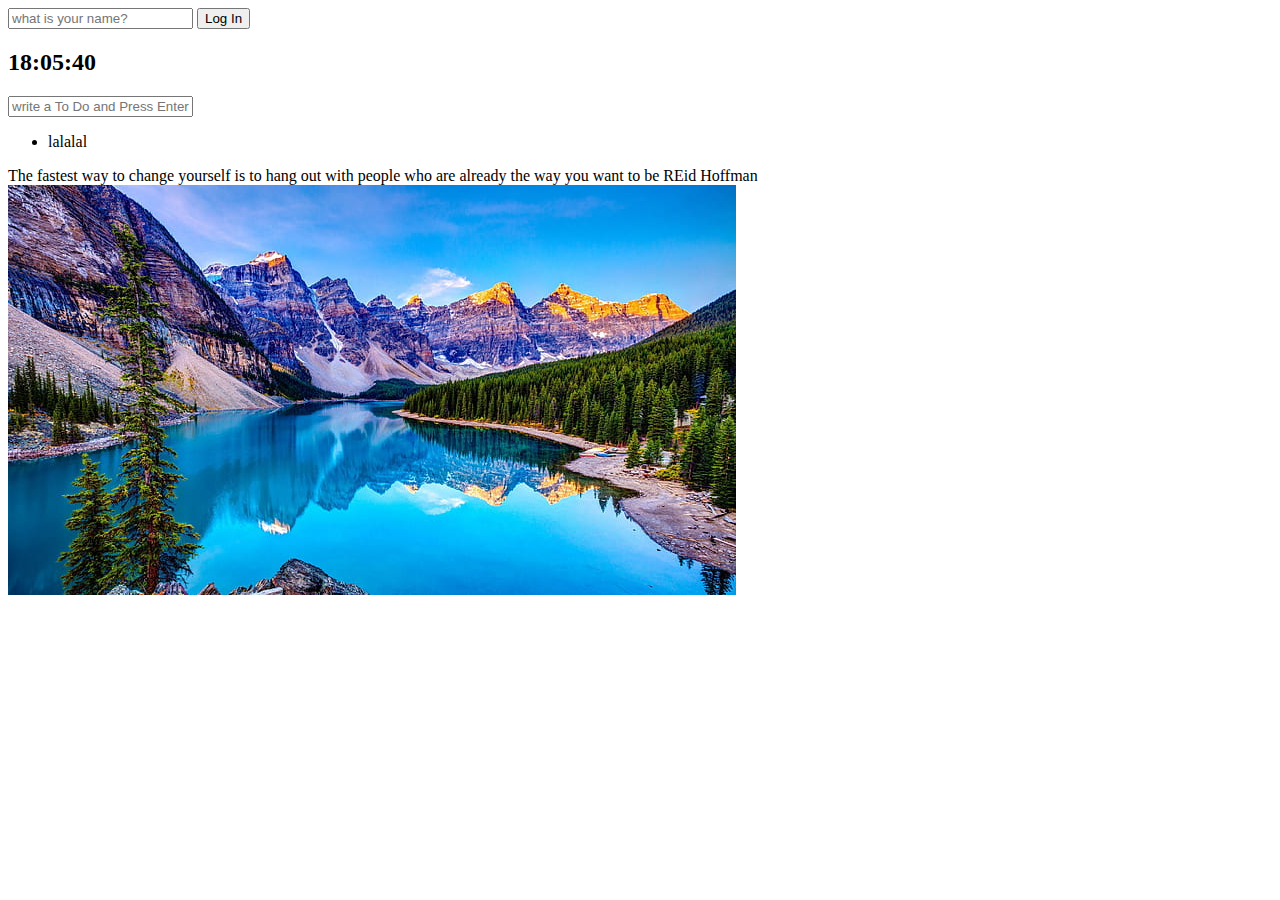
==== index.html @ 4adf0e35 "2/11 todoSetup" ====
<!DOCTYPE html>
<html lang="en">
<head>
    <meta charset="UTF-8">
    <meta http-equiv="X-UA-Compatible" content="IE=edge">
    <meta name="viewport" content="width=device-width, initial-scale=1.0">
    <title>Document</title>
    <link rel="stylesheet" href="./css/style.css">
</head>

<body>
    
    <form id="login-form" class="hidden">

        <input required maxlength="15" type="text" placeholder="what is your name?">
        <input type="submit" value="Log In">
    </form> 
    <h1 id="greeting" class="hidden">fd</h1>
    <h2 id="clock"></h2>
    <form id="todo-form">
        <input type="text" placeholder="write a To Do and Press Enter" required>
    </form>
    <ul id="todo-list">
        <li>lalalal</li>
    </ul>
    <div id="quote">
        <span></span>
        <span></span>
    </div>
    
    

    <script src="./js/greeting.js"></script>
    <script src="./js/clock.js"></script>
    <script src="./js/quotes.js"></script>
    <script src="./js/background.js"></script>
    <script src="./js/todo.js"></script>
</body>
</html>
---- css/style.css ----
.hidden {
    display: none;
}
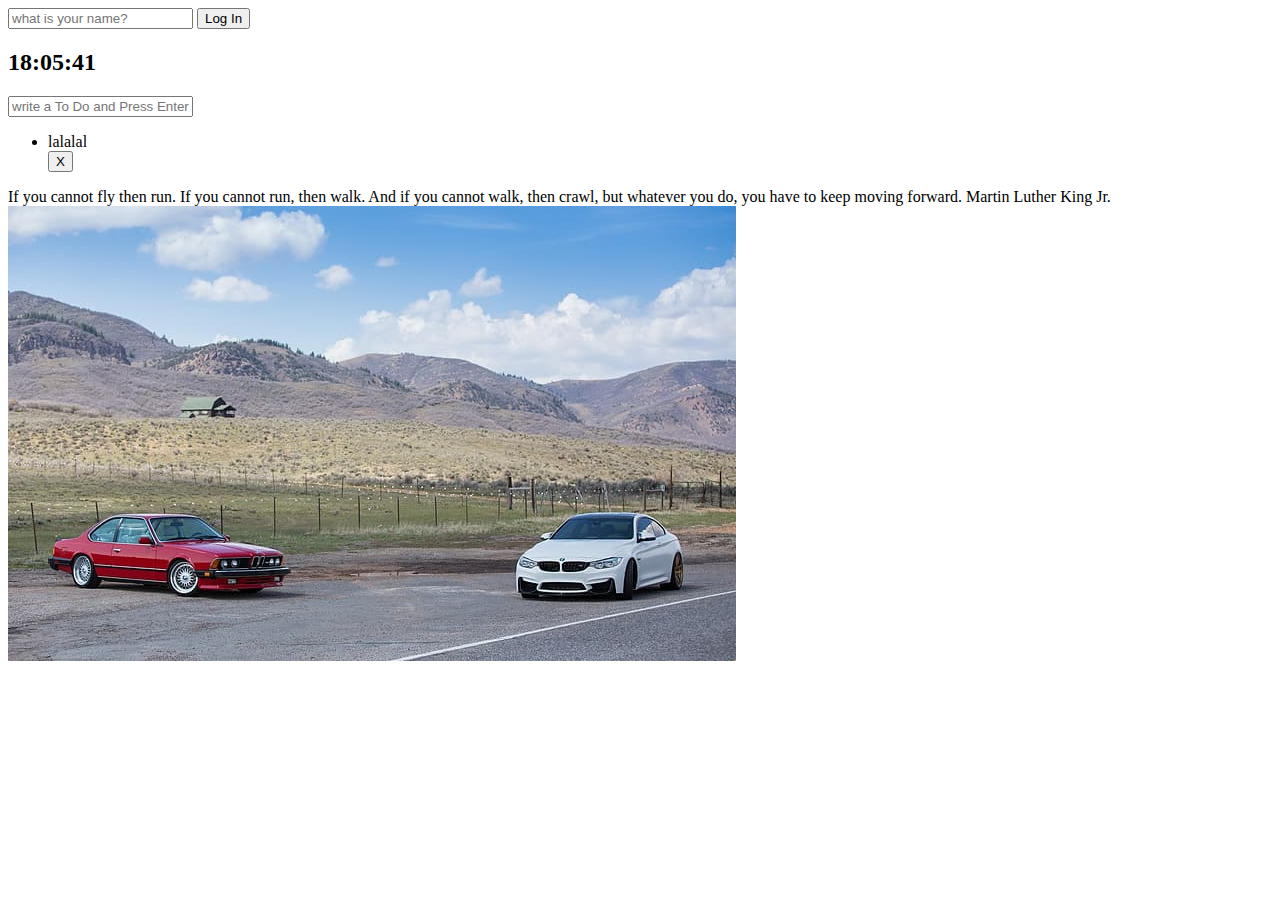
==== commit df1d9739: "2/11 removeTodo" ====
--- a/index.html
+++ b/index.html
@@ -22,6 +22,7 @@
     </form>
     <ul id="todo-list">
         <li>lalalal</li>
+        <button>X</button>
     </ul>
     <div id="quote">
         <span></span>
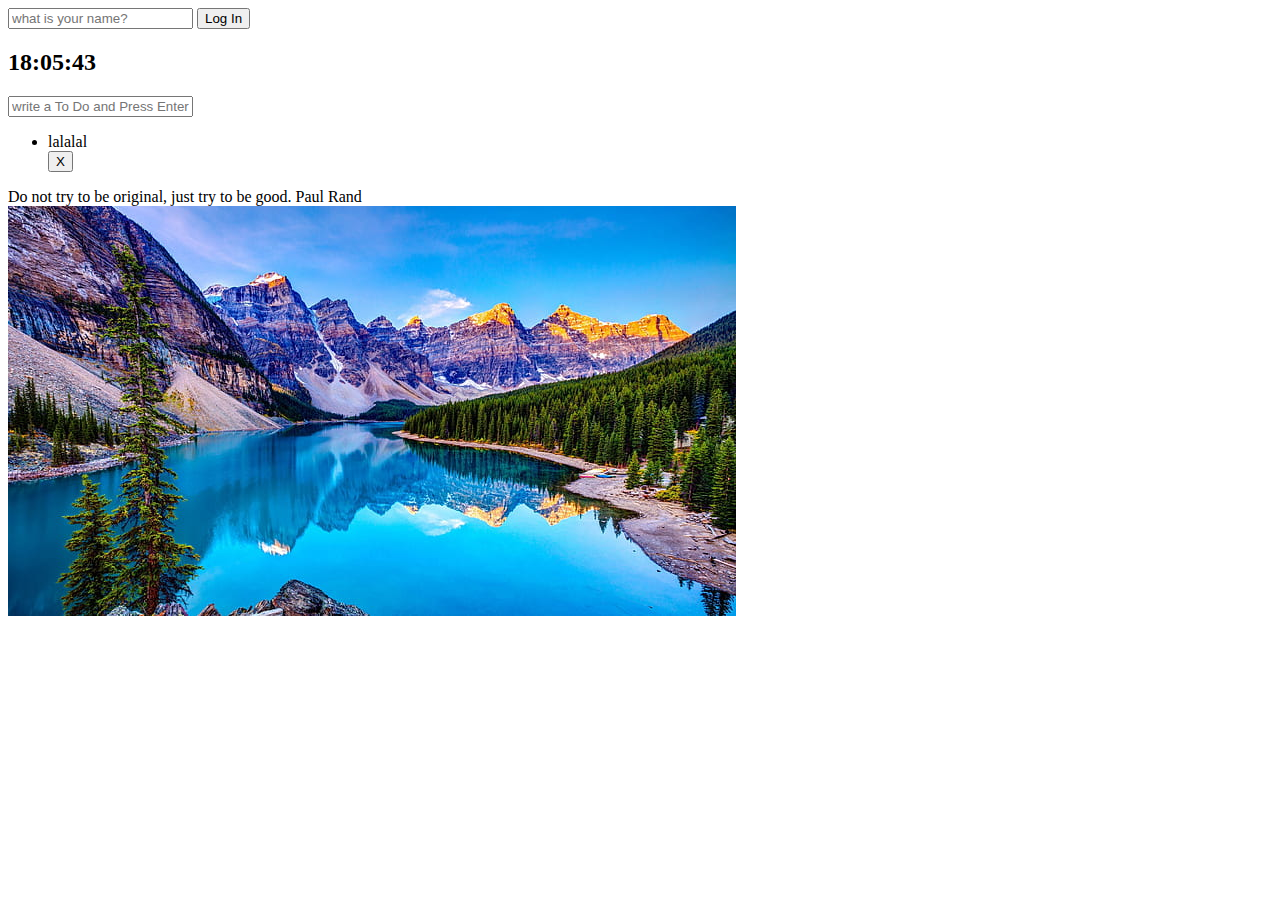
==== commit 6322c50b: "2/12 Geolocation" ====
--- a/index.html
+++ b/index.html
@@ -36,5 +36,6 @@
     <script src="./js/quotes.js"></script>
     <script src="./js/background.js"></script>
     <script src="./js/todo.js"></script>
+    <script src="./js/weather.js"></script>
 </body>
 </html>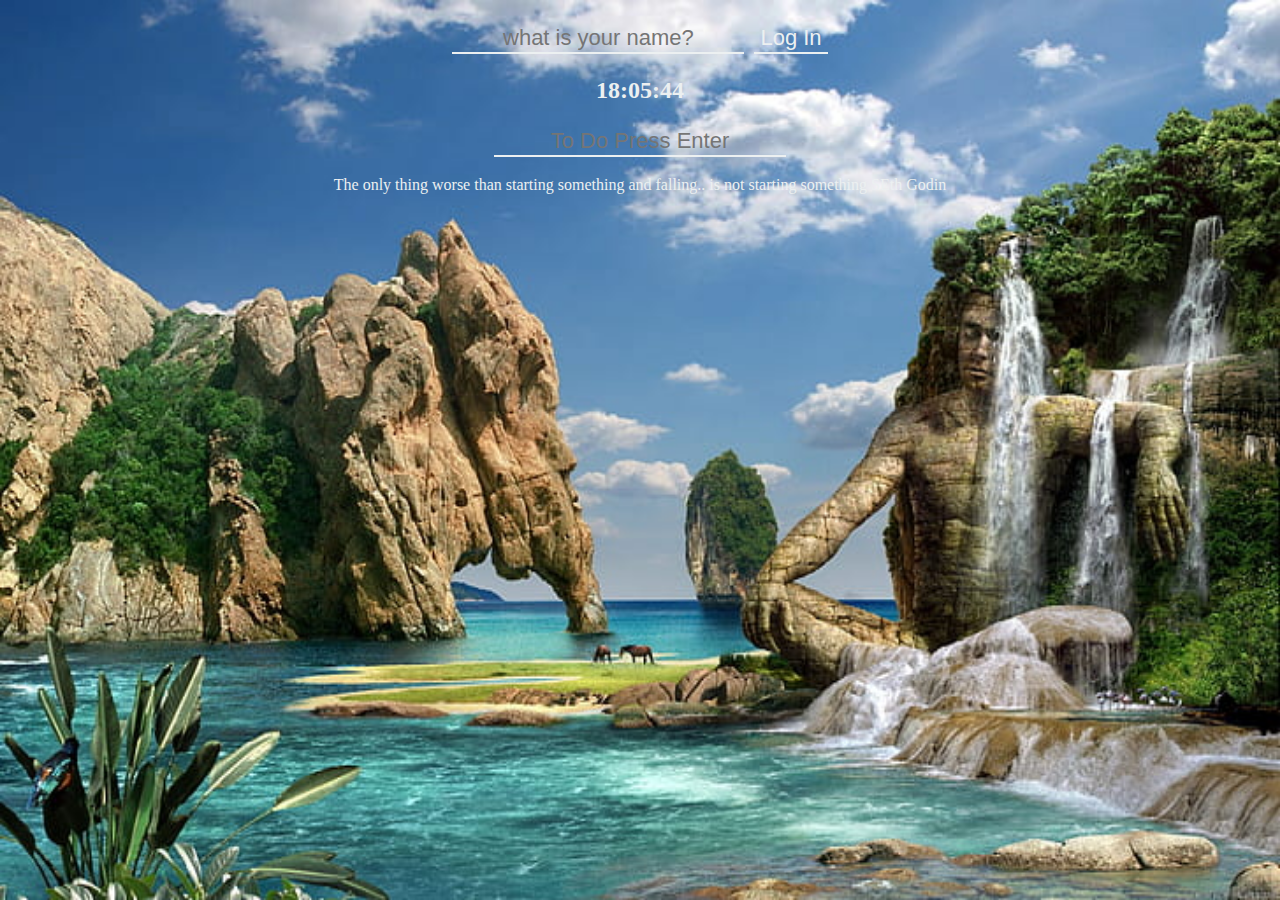
==== commit b5514ffc: "2/15 MiniProject" ====
--- a/index.html
+++ b/index.html
@@ -18,11 +18,10 @@
     <h1 id="greeting" class="hidden">fd</h1>
     <h2 id="clock"></h2>
     <form id="todo-form">
-        <input type="text" placeholder="write a To Do and Press Enter" required>
+        <input type="text" placeholder="To Do Press Enter" required>
     </form>
     <ul id="todo-list">
-        <li>lalalal</li>
-        <button>X</button>
+        
     </ul>
     <div id="quote">
         <span></span>
--- a/css/style.css
+++ b/css/style.css
@@ -1,3 +1,97 @@
 .hidden {
     display: none;
+}
+body{
+    background-color: #2d3436;
+    text-align: center;
+    color: #ecf0f1;
+    padding: 1%;
+}
+
+h1{
+    font-size: 112px;
+    margin-top:13%;
+    margin-bottom: 0px;
+}
+
+h5{
+    font-weight: 100;
+    font-size: 22px;
+    margin-bottom: 10px;
+}
+
+input {
+    border: none;
+    background: transparent;
+    font-size: 22px;
+    margin: 3px;
+    text-align:center;
+    color: #ecf0f1;
+    border-bottom: 2px solid #ecf0f1;
+}
+
+ul {
+    margin-left: 40%;
+}
+
+li{
+    list-style: none;
+    font-size: 20px;
+    text-align:left;
+    color: #ecf0f1;
+}
+li:before{
+    content:'🤍';
+    display: inline;
+    vertical-align: left;
+    padding: 5px;
+}
+
+button{
+    border: none;
+    background: transparent;
+    font-size: 22px;
+}
+
+.form,
+.greetings {
+    display: none;
+}
+
+.showing{
+    display: block;
+    transition: color .5s ease-in-out;
+    font-size: 34px;
+    margin-top: 0px;
+}
+
+.bgImg{
+    position: absolute;
+    top:0;
+    left: 0;
+    width:100%;
+    height: 100%;
+    z-index: -1;
+    animation: fadeIn 0.5s linear;
+}
+
+.js-temp{
+    font-weight: 500;
+    font-size: 22px;
+    padding-left: 95%;
+}
+
+.js-place{
+    font-weight: 300;
+    font-size: 12px;
+    padding-left: 95%;
+}
+
+@keyframes fadeIn{
+    from {
+        opacity: 0;
+    }
+    to{
+        opacity : 1;
+    }
 }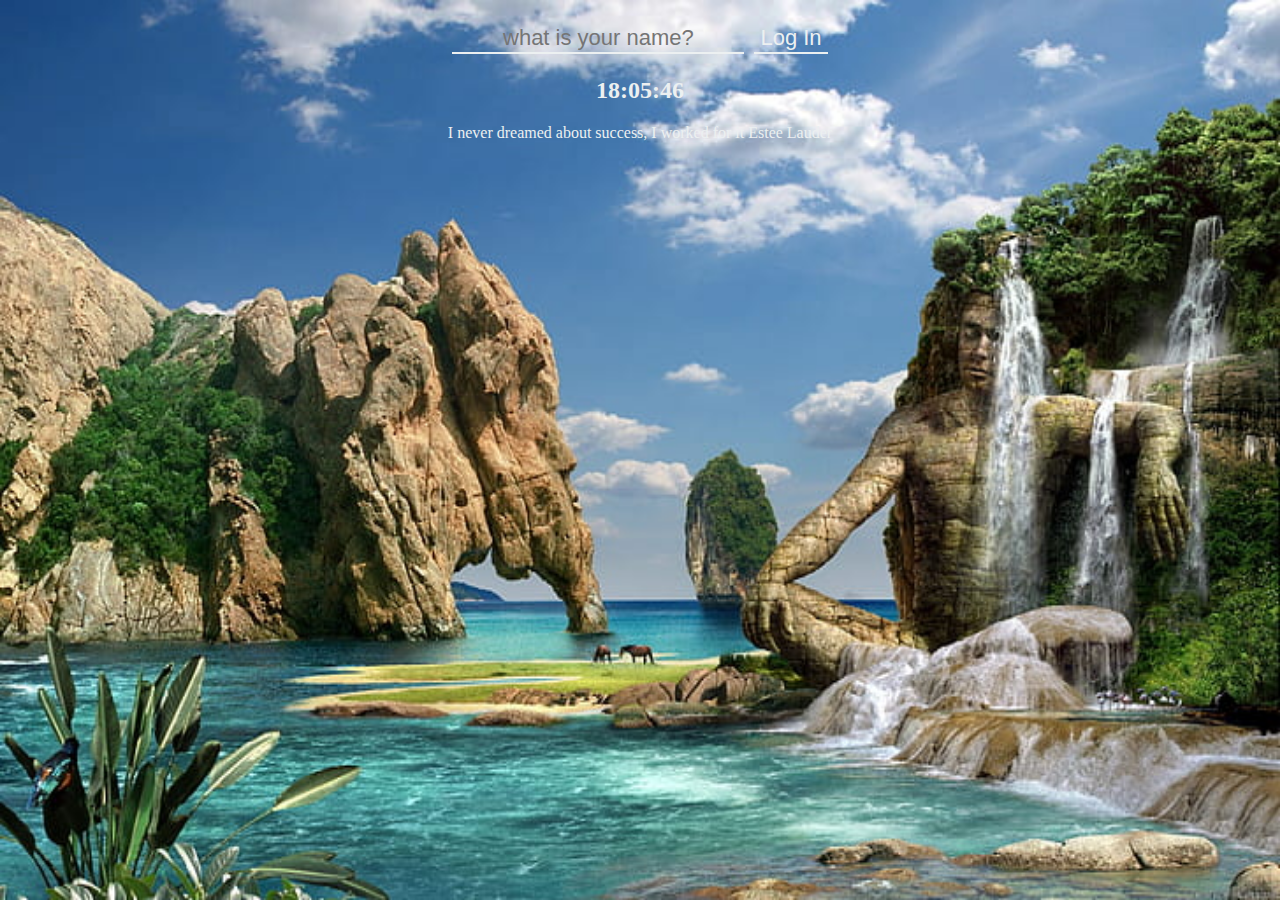
==== commit 0ea3d36f: "2/17 Reset" ====
--- a/index.html
+++ b/index.html
@@ -17,7 +17,7 @@
     </form> 
     <h1 id="greeting" class="hidden">fd</h1>
     <h2 id="clock"></h2>
-    <form id="todo-form">
+    <form id="todo-form" class="hidden">
         <input type="text" placeholder="To Do Press Enter" required>
     </form>
     <ul id="todo-list">
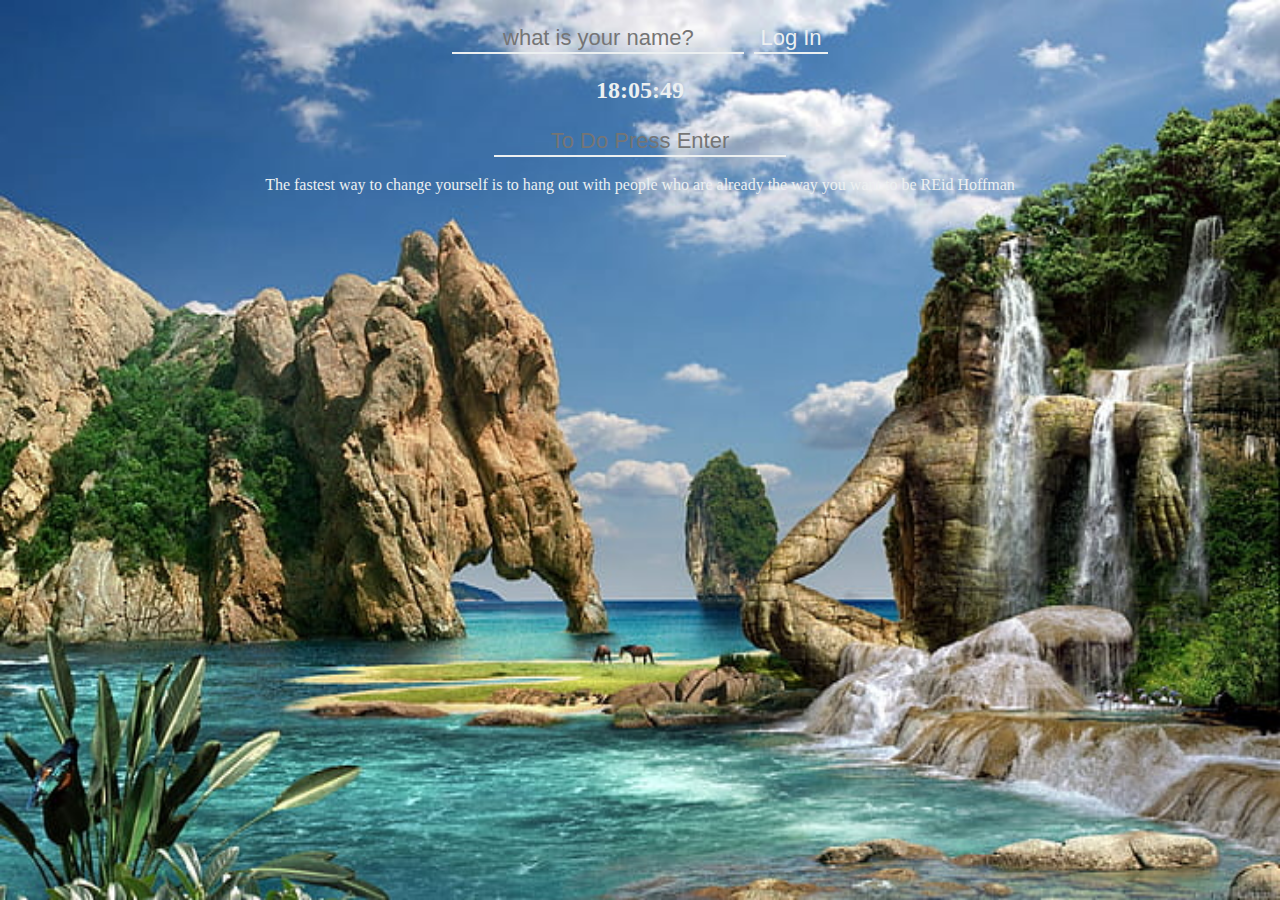
==== commit a7172e0f: "2/17 css" ====
--- a/index.html
+++ b/index.html
@@ -17,7 +17,7 @@
     </form> 
     <h1 id="greeting" class="hidden">fd</h1>
     <h2 id="clock"></h2>
-    <form id="todo-form" class="hidden">
+    <form id="todo-form" >
         <input type="text" placeholder="To Do Press Enter" required>
     </form>
     <ul id="todo-list">
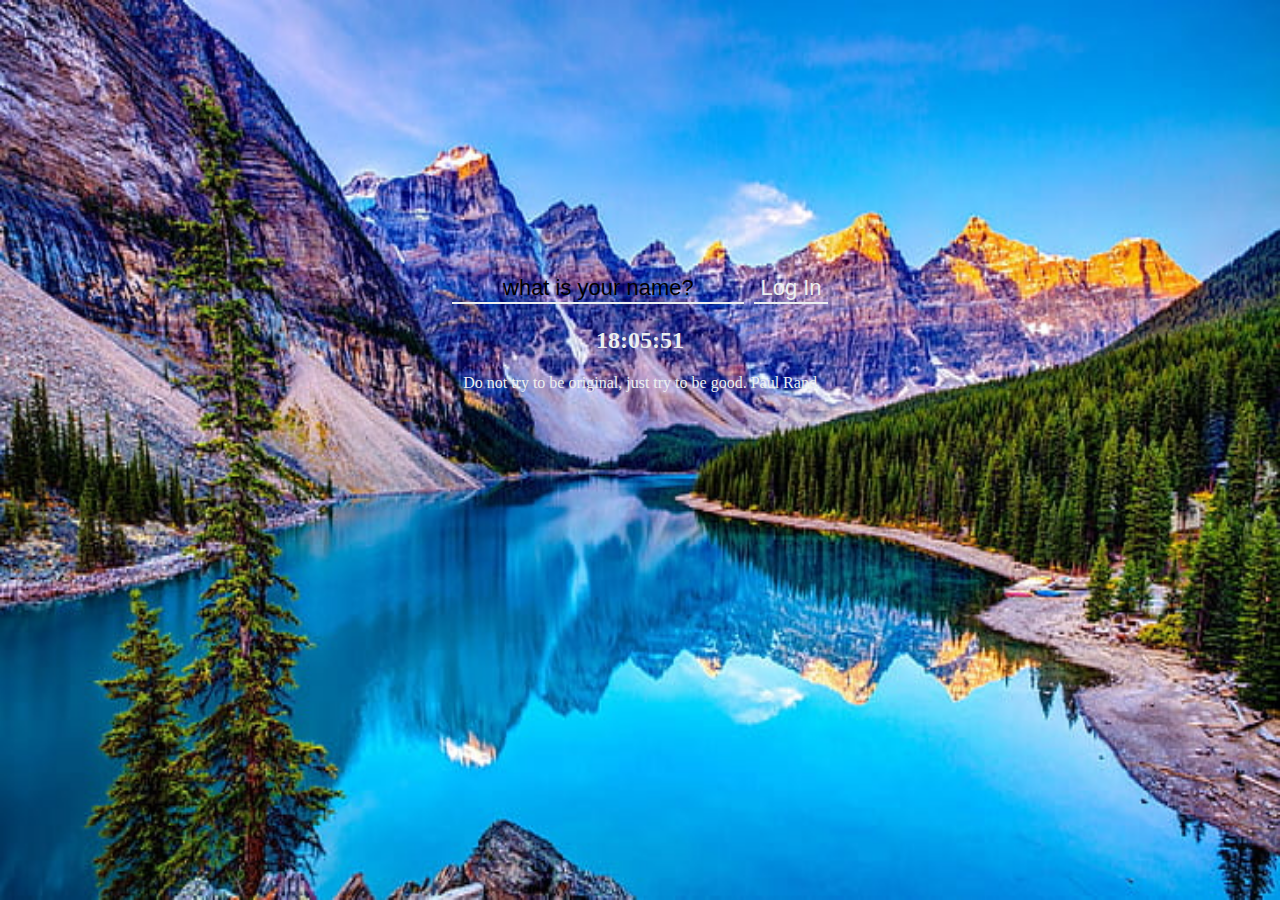
==== commit c6f9b1b8: "2/18 reset" ====
--- a/index.html
+++ b/index.html
@@ -17,8 +17,9 @@
     </form> 
     <h1 id="greeting" class="hidden">fd</h1>
     <h2 id="clock"></h2>
+
     <form id="todo-form" >
-        <input type="text" placeholder="To Do Press Enter" required>
+        <input class="hidden" type="text" placeholder="To Do Press Enter" required>
     </form>
     <ul id="todo-list">
         
--- a/css/style.css
+++ b/css/style.css
@@ -47,15 +47,24 @@
     padding: 5px;
 }
 
+
+
 button{
     border: none;
     background: transparent;
     font-size: 22px;
 }
 
-.form,
-.greetings {
-    display: none;
+#login-form {
+    margin-top: 250px;
+    
+}
+#login-form input::placeholder {
+    color: black;
+}
+
+#todo-form input::placeholder {
+    color: black;
 }
 
 .showing{
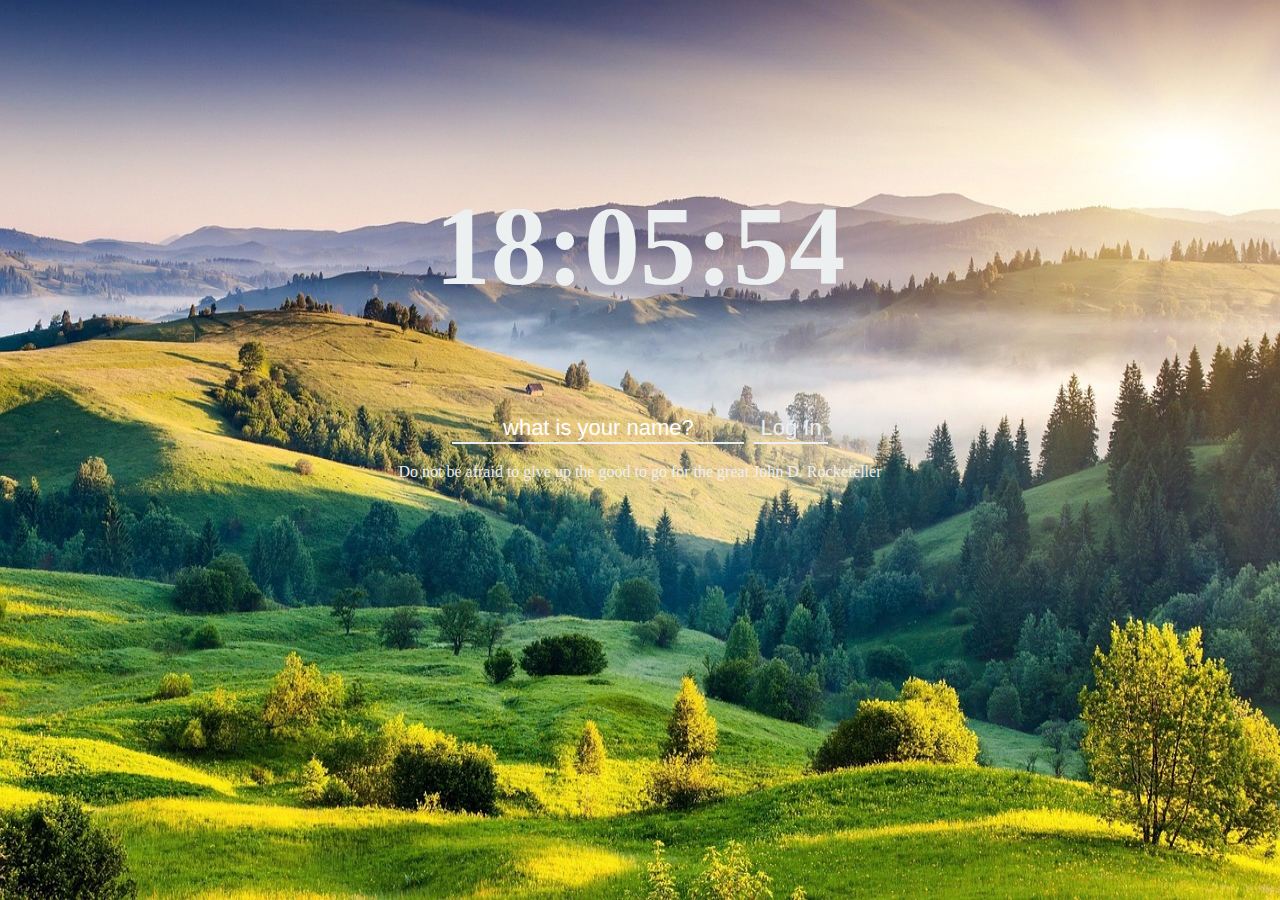
==== commit fa6cb260: "2/18 done" ====
--- a/index.html
+++ b/index.html
@@ -9,15 +9,15 @@
 </head>
 
 <body>
-    
+    <h1 id="clock"></h1>
     <form id="login-form" class="hidden">
-
+        
         <input required maxlength="15" type="text" placeholder="what is your name?">
         <input type="submit" value="Log In">
     </form> 
-    <h1 id="greeting" class="hidden">fd</h1>
-    <h2 id="clock"></h2>
-
+    <h2 id="greeting" class="hidden"></h2>
+    
+    
     <form id="todo-form" >
         <input class="hidden" type="text" placeholder="To Do Press Enter" required>
     </form>
--- a/css/style.css
+++ b/css/style.css
@@ -56,15 +56,15 @@
 }
 
 #login-form {
-    margin-top: 250px;
+    margin-top: 100px;
     
 }
 #login-form input::placeholder {
-    color: black;
+    color: white;
 }
 
 #todo-form input::placeholder {
-    color: black;
+    color: white;
 }
 
 .showing{
